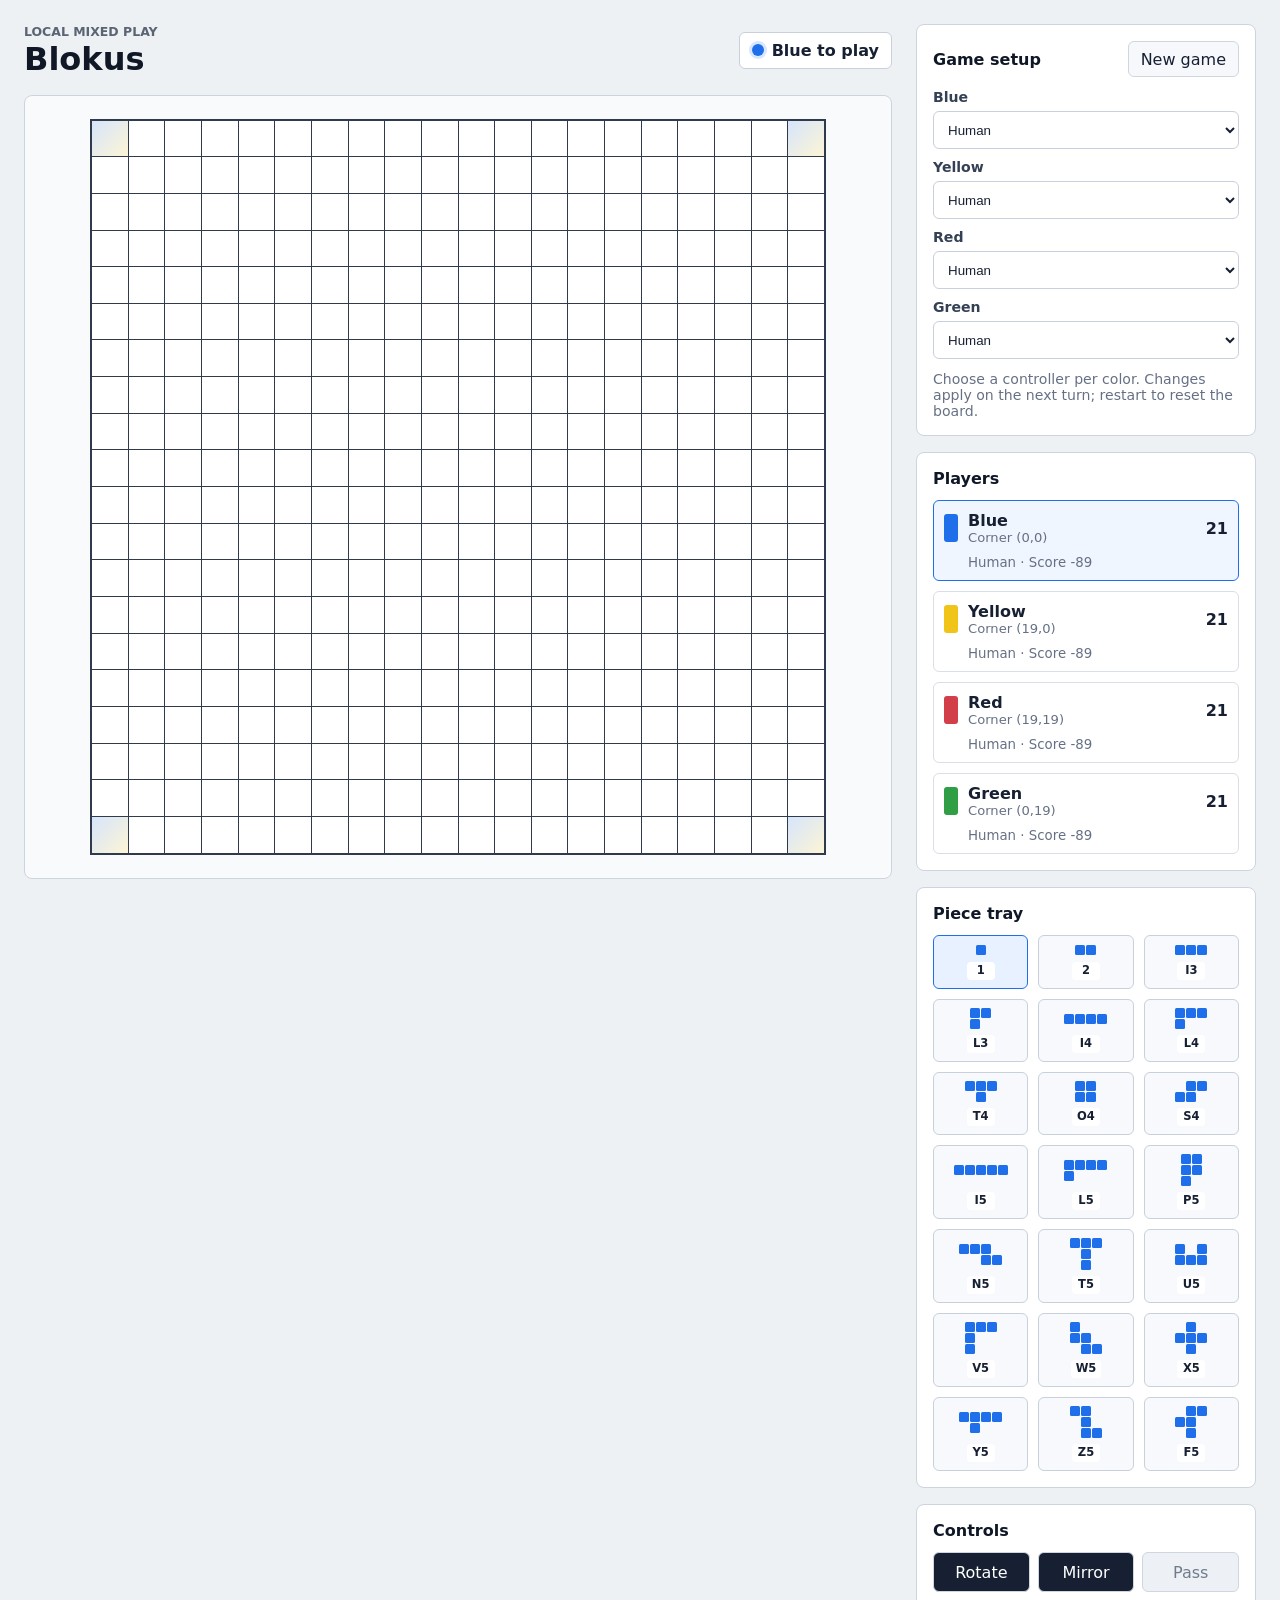
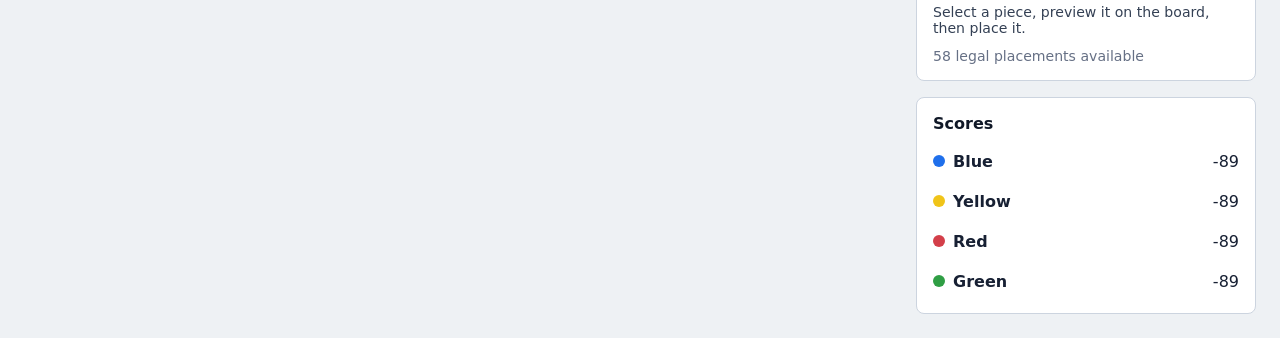
==== games/blokus/index.html @ a5c0f021 "Deploy static games arcade portal" ====
<!doctype html>
<html lang="en">
  <head>
    <meta charset="UTF-8" />
    <meta name="viewport" content="width=device-width, initial-scale=1.0" />
    <meta name="description" content="Local Blokus hot-seat web app scaffold" />
    <title>Blokus</title>
    <script type="module" crossorigin src="./assets/index-CK8h9Y36.js"></script>
    <link rel="stylesheet" crossorigin href="./assets/index-Db_zTtqa.css">
  </head>
  <body>
    <div id="root"></div>
  </body>
</html>
---- games/blokus/assets/index-Db_zTtqa.css ----
.app-shell{display:grid;grid-template-columns:minmax(0,1fr) 340px;gap:24px;min-height:100vh;padding:24px}.play-surface,.side-panel{min-width:0}.status-strip{display:flex;align-items:center;justify-content:space-between;gap:16px;margin-bottom:18px}.eyebrow{margin:0 0 4px;color:#5a6475;font-size:.78rem;font-weight:700;text-transform:uppercase}h1,h2{margin:0;color:#101827;letter-spacing:0}h1{font-size:2rem;line-height:1.05}h2{font-size:1rem}.turn-chip{display:inline-flex;align-items:center;gap:8px;min-height:36px;padding:8px 12px;border:1px solid #c8d0dc;border-radius:6px;background:#fff;font-weight:700}.turn-dot{width:12px;height:12px;border-radius:50%;background:#1f6feb;box-shadow:0 0 0 3px #d7e7ff}.board-wrap{display:grid;place-items:center;min-height:calc(100vh - 116px);padding:18px;border:1px solid #ccd4df;border-radius:8px;background:#f9fafb}.board{display:grid;grid-template-columns:repeat(20,1fr);width:min(100%,calc(100vh - 164px));max-width:780px;aspect-ratio:1;border:2px solid #2f3a4c;background:#2f3a4c;gap:1px}.cell{border:0;min-width:0;min-height:0;background:#fff;cursor:pointer;padding:0}.cell:disabled{cursor:default}.cell.corner{background:linear-gradient(135deg,#1f6feb2e,#f0c4192e),#fff}.cell.occupied{box-shadow:inset 1px 1px 2px #ffffff80,inset -1px -1px 2px #0000001a,2px 2px 3px #0000004d;border-radius:2px;transform:scale(.96)}.cell.preview-valid{box-shadow:inset 0 0 0 2px #101827,0 0 0 1px #fff;opacity:.76}.cell.preview-invalid{box-shadow:inset 0 0 0 2px #111827,0 0 0 1px #fff;opacity:.72}.side-panel{display:flex;flex-direction:column;gap:16px}.panel-section{padding:16px;border:1px solid #ccd4df;border-radius:8px;background:#fff}.panel-heading{display:flex;align-items:center;justify-content:space-between;gap:12px}.secondary-button{min-height:36px;padding:0 12px;border:1px solid #d0d6e0;border-radius:6px;background:#f6f8fb;color:#172033;cursor:pointer}.controller-grid{display:grid;gap:10px;margin-top:12px}.controller-field{display:grid;gap:6px;color:#344054;font-size:.88rem;font-weight:600}.controller-field select{min-height:38px;padding:0 10px;border:1px solid #c8d0dc;border-radius:6px;background:#fff;color:#172033}.players{display:grid;gap:10px;margin-top:12px}.player{display:grid;grid-template-columns:14px 1fr auto;align-items:center;gap:10px;min-height:48px;padding:10px;border:1px solid #d9dee8;border-radius:6px}.player.active{border-color:#1f6feb;background:#f0f6ff}.player strong,.player span{display:block}.player span{color:#667085;font-size:.82rem}.player small{grid-column:2 / 4;color:#667085}.swatch{width:14px;height:28px;border-radius:3px}.piece-tray{display:grid;grid-template-columns:repeat(3,1fr);gap:10px;margin-top:12px}.piece-button{display:grid;grid-template-rows:1fr auto;place-items:center;min-height:54px;border:1px solid #c8d0dc;border-radius:6px;background:#f7f9fc;color:#172033;cursor:default;padding:8px}.piece-button:not(.selected){cursor:pointer}.piece-button:disabled,.control-grid button:disabled{cursor:not-allowed}.piece-button.selected{border-color:#1f6feb;background:#e8f1ff}.piece-id-badge{display:inline-grid;place-items:center;min-width:28px;min-height:18px;margin-top:6px;padding:1px 5px;border-radius:4px;background:#fff;color:#172033;font-size:.72rem;font-weight:800;line-height:1.2}.piece-button small{color:#667085}.control-grid{display:grid;grid-template-columns:repeat(3,1fr);gap:8px;margin-top:12px}.control-grid button{min-height:40px;border:1px solid #d0d6e0;border-radius:6px;background:#edf0f5;color:#717b8c}.control-grid button:not(:disabled){background:#172033;color:#fff;cursor:pointer}.feedback,.hint{margin:12px 0 0;color:#344054;font-size:.88rem}.hint{color:#667085}.winner-line{margin:12px 0 0;color:#172033;font-size:.95rem;font-weight:700}.ranking{display:grid;gap:8px;margin:12px 0 0;padding:0;list-style:none}.ranking li{display:grid;grid-template-columns:12px 1fr auto;align-items:center;gap:8px;min-height:32px}.rank-color{width:12px;height:12px;border-radius:50%}@media(max-width:880px){.app-shell{grid-template-columns:1fr;padding:16px}.board-wrap{min-height:auto}.board{width:min(100%,86vw)}}@media(max-width:520px){.status-strip{align-items:flex-start;flex-direction:column}.piece-tray,.control-grid{grid-template-columns:repeat(2,1fr)}}:root{font-family:Inter,ui-sans-serif,system-ui,-apple-system,BlinkMacSystemFont,Segoe UI,sans-serif;color:#172033;background:#eef1f4;font-synthesis:none;text-rendering:optimizeLegibility;-webkit-font-smoothing:antialiased;-moz-osx-font-smoothing:grayscale}*{box-sizing:border-box}body{margin:0;min-width:320px;min-height:100vh}button{font:inherit}
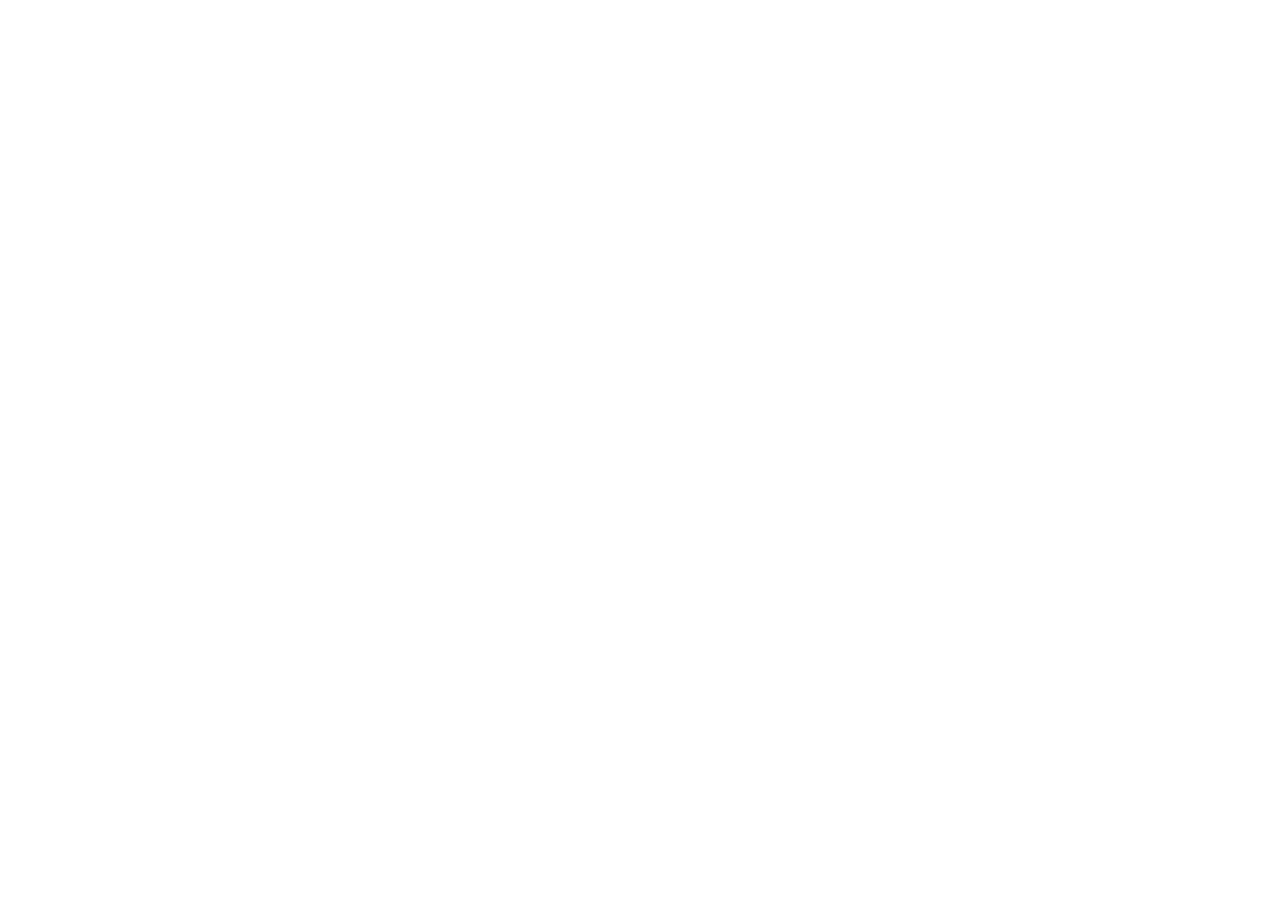
==== commit 9e178c0d: "Update blokus: make board sticky when scrolling to piece tray" ====
--- a/games/blokus/index.html
+++ b/games/blokus/index.html
@@ -5,8 +5,8 @@
     <meta name="viewport" content="width=device-width, initial-scale=1.0" />
     <meta name="description" content="Local Blokus hot-seat web app scaffold" />
     <title>Blokus</title>
-    <script type="module" crossorigin src="./assets/index-CK8h9Y36.js"></script>
-    <link rel="stylesheet" crossorigin href="./assets/index-Db_zTtqa.css">
+    <script type="module" crossorigin src="/assets/index-Cy63o9id.js"></script>
+    <link rel="stylesheet" crossorigin href="/assets/index-KQ46j4BS.css">
   </head>
   <body>
     <div id="root"></div>
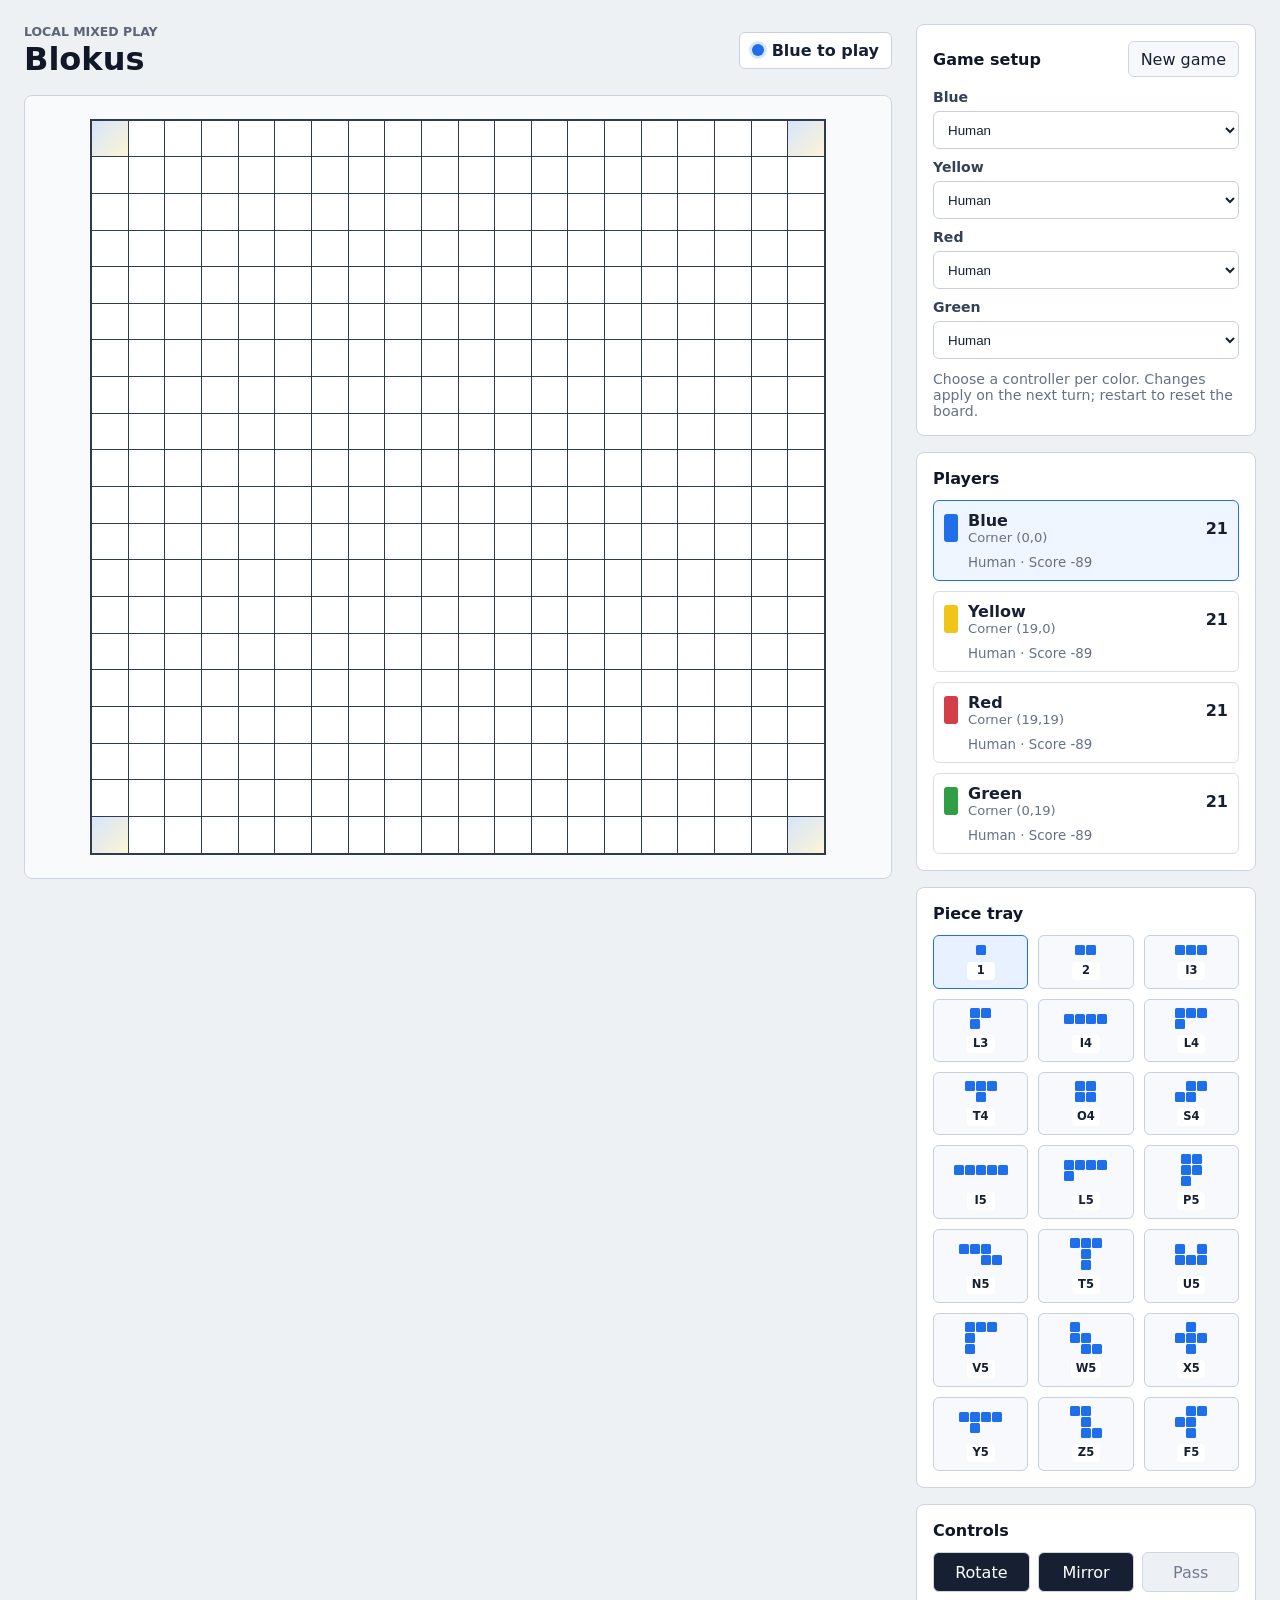
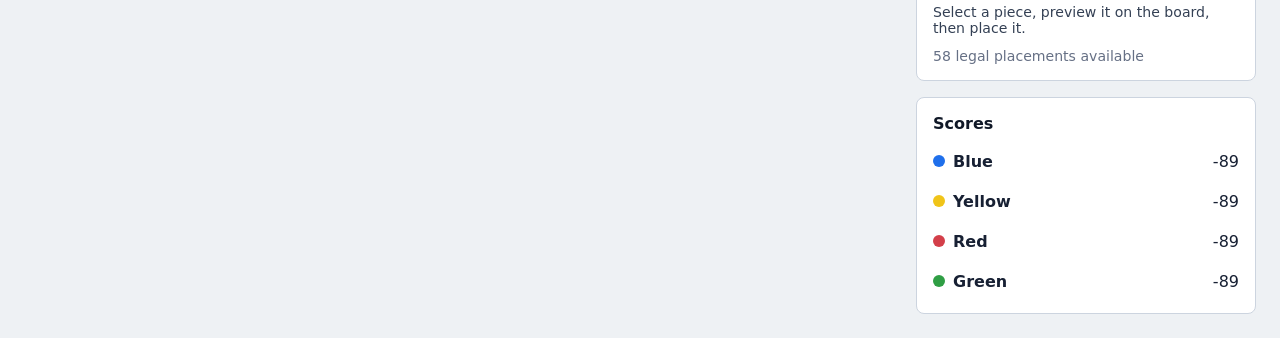
==== commit 968fdaa8: "Fix asset paths: change absolute to relative paths to load Blokus inside iframe on GitHub Pages" ====
--- a/games/blokus/index.html
+++ b/games/blokus/index.html
@@ -5,8 +5,8 @@
     <meta name="viewport" content="width=device-width, initial-scale=1.0" />
     <meta name="description" content="Local Blokus hot-seat web app scaffold" />
     <title>Blokus</title>
-    <script type="module" crossorigin src="/assets/index-Cy63o9id.js"></script>
-    <link rel="stylesheet" crossorigin href="/assets/index-KQ46j4BS.css">
+    <script type="module" crossorigin src="./assets/index-Cy63o9id.js"></script>
+    <link rel="stylesheet" crossorigin href="./assets/index-KQ46j4BS.css">
   </head>
   <body>
     <div id="root"></div>
--- a/games/blokus/assets/index-KQ46j4BS.css
+++ b/games/blokus/assets/index-KQ46j4BS.css
@@ -0,0 +1 @@
+.app-shell{display:grid;grid-template-columns:minmax(0,1fr) 340px;gap:24px;min-height:100vh;padding:24px}.play-surface{min-width:0;position:sticky;top:24px;align-self:start}.side-panel{min-width:0}.status-strip{display:flex;align-items:center;justify-content:space-between;gap:16px;margin-bottom:18px}.eyebrow{margin:0 0 4px;color:#5a6475;font-size:.78rem;font-weight:700;text-transform:uppercase}h1,h2{margin:0;color:#101827;letter-spacing:0}h1{font-size:2rem;line-height:1.05}h2{font-size:1rem}.turn-chip{display:inline-flex;align-items:center;gap:8px;min-height:36px;padding:8px 12px;border:1px solid #c8d0dc;border-radius:6px;background:#fff;font-weight:700}.turn-dot{width:12px;height:12px;border-radius:50%;background:#1f6feb;box-shadow:0 0 0 3px #d7e7ff}.board-wrap{display:grid;place-items:center;min-height:calc(100vh - 116px);padding:18px;border:1px solid #ccd4df;border-radius:8px;background:#f9fafb}.board{display:grid;grid-template-columns:repeat(20,1fr);width:min(100%,calc(100vh - 164px));max-width:780px;aspect-ratio:1;border:2px solid #2f3a4c;background:#2f3a4c;gap:1px}.cell{border:0;min-width:0;min-height:0;background:#fff;cursor:pointer;padding:0}.cell:disabled{cursor:default}.cell.corner{background:linear-gradient(135deg,#1f6feb2e,#f0c4192e),#fff}.cell.occupied{box-shadow:inset 1px 1px 2px #ffffff80,inset -1px -1px 2px #0000001a,2px 2px 3px #0000004d;border-radius:2px;transform:scale(.96)}.cell.preview-valid{box-shadow:inset 0 0 0 2px #101827,0 0 0 1px #fff;opacity:.76}.cell.preview-invalid{box-shadow:inset 0 0 0 2px #111827,0 0 0 1px #fff;opacity:.72}.side-panel{display:flex;flex-direction:column;gap:16px}.panel-section{padding:16px;border:1px solid #ccd4df;border-radius:8px;background:#fff}.panel-heading{display:flex;align-items:center;justify-content:space-between;gap:12px}.secondary-button{min-height:36px;padding:0 12px;border:1px solid #d0d6e0;border-radius:6px;background:#f6f8fb;color:#172033;cursor:pointer}.controller-grid{display:grid;gap:10px;margin-top:12px}.controller-field{display:grid;gap:6px;color:#344054;font-size:.88rem;font-weight:600}.controller-field select{min-height:38px;padding:0 10px;border:1px solid #c8d0dc;border-radius:6px;background:#fff;color:#172033}.players{display:grid;gap:10px;margin-top:12px}.player{display:grid;grid-template-columns:14px 1fr auto;align-items:center;gap:10px;min-height:48px;padding:10px;border:1px solid #d9dee8;border-radius:6px}.player.active{border-color:#1f6feb;background:#f0f6ff}.player strong,.player span{display:block}.player span{color:#667085;font-size:.82rem}.player small{grid-column:2 / 4;color:#667085}.swatch{width:14px;height:28px;border-radius:3px}.piece-tray{display:grid;grid-template-columns:repeat(3,1fr);gap:10px;margin-top:12px}.piece-button{display:grid;grid-template-rows:1fr auto;place-items:center;min-height:54px;border:1px solid #c8d0dc;border-radius:6px;background:#f7f9fc;color:#172033;cursor:default;padding:8px}.piece-button:not(.selected){cursor:pointer}.piece-button:disabled,.control-grid button:disabled{cursor:not-allowed}.piece-button.selected{border-color:#1f6feb;background:#e8f1ff}.piece-id-badge{display:inline-grid;place-items:center;min-width:28px;min-height:18px;margin-top:6px;padding:1px 5px;border-radius:4px;background:#fff;color:#172033;font-size:.72rem;font-weight:800;line-height:1.2}.piece-button small{color:#667085}.control-grid{display:grid;grid-template-columns:repeat(3,1fr);gap:8px;margin-top:12px}.control-grid button{min-height:40px;border:1px solid #d0d6e0;border-radius:6px;background:#edf0f5;color:#717b8c}.control-grid button:not(:disabled){background:#172033;color:#fff;cursor:pointer}.feedback,.hint{margin:12px 0 0;color:#344054;font-size:.88rem}.hint{color:#667085}.winner-line{margin:12px 0 0;color:#172033;font-size:.95rem;font-weight:700}.ranking{display:grid;gap:8px;margin:12px 0 0;padding:0;list-style:none}.ranking li{display:grid;grid-template-columns:12px 1fr auto;align-items:center;gap:8px;min-height:32px}.rank-color{width:12px;height:12px;border-radius:50%}@media(max-width:880px){.app-shell{grid-template-columns:1fr;padding:16px}.board-wrap{min-height:auto}.board{width:min(100%,86vw)}}@media(max-width:520px){.status-strip{align-items:flex-start;flex-direction:column}.piece-tray,.control-grid{grid-template-columns:repeat(2,1fr)}}:root{font-family:Inter,ui-sans-serif,system-ui,-apple-system,BlinkMacSystemFont,Segoe UI,sans-serif;color:#172033;background:#eef1f4;font-synthesis:none;text-rendering:optimizeLegibility;-webkit-font-smoothing:antialiased;-moz-osx-font-smoothing:grayscale}*{box-sizing:border-box}body{margin:0;min-width:320px;min-height:100vh}button{font:inherit}
